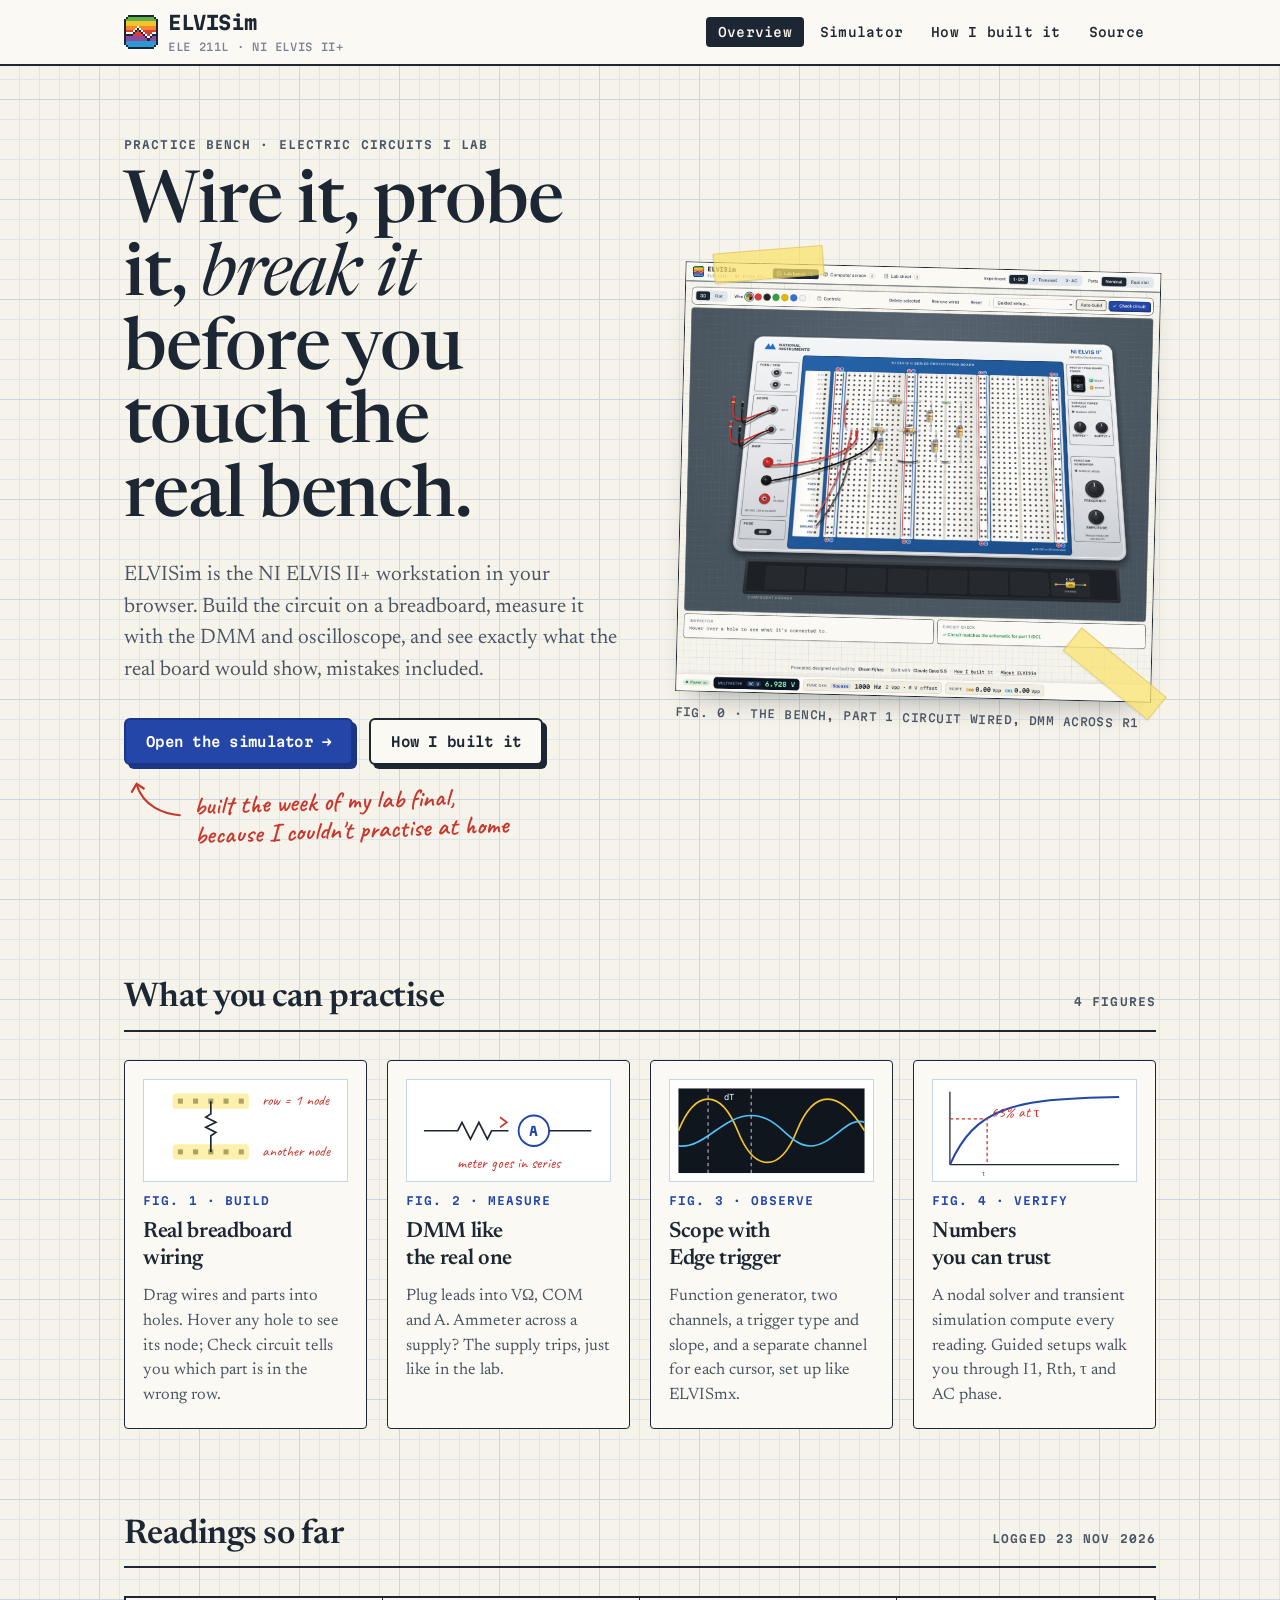
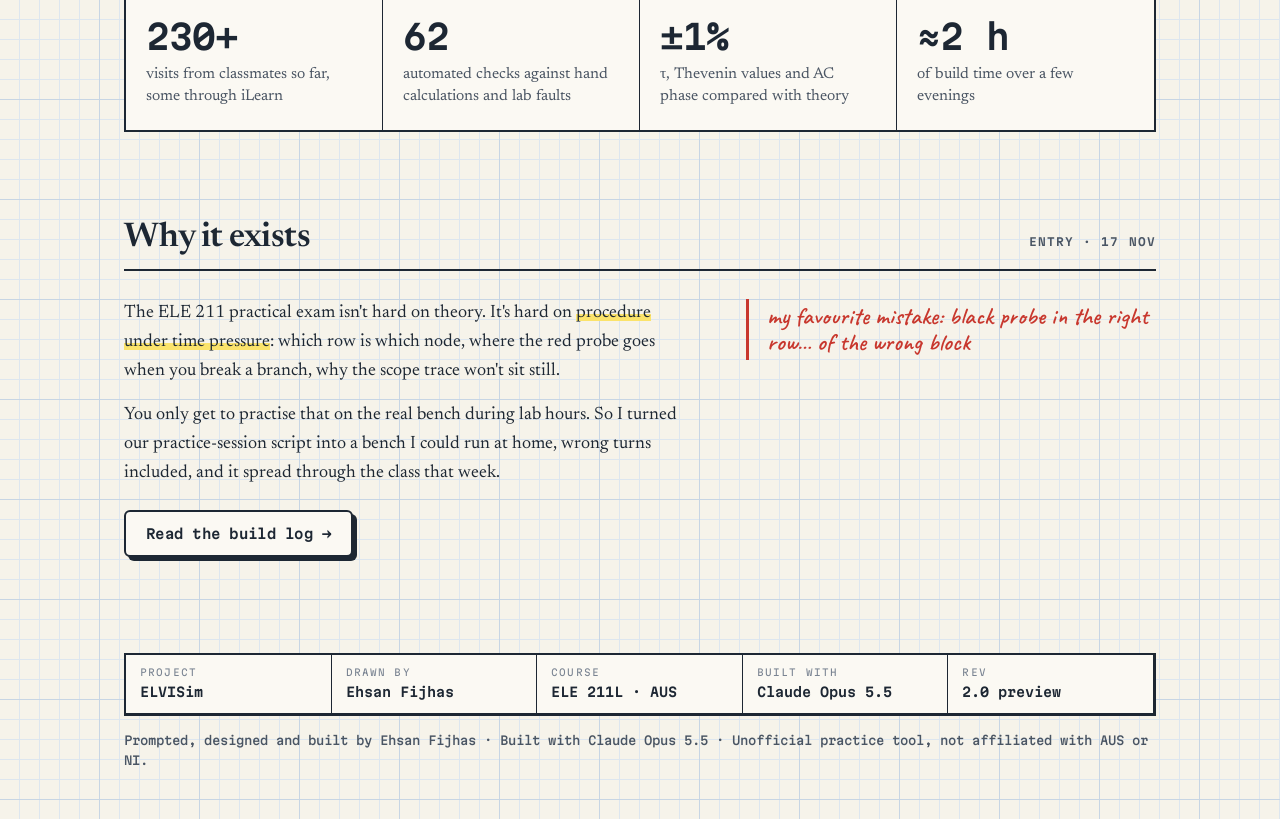
==== index.html @ 15999fb7 "ELVISim: NI ELVIS II+ lab bench simulator Schematic-oriented auto-build and guided setups, linked sc" ====
<!DOCTYPE html>
<html lang="en">
<head>
<meta charset="utf-8">
<meta name="viewport" content="width=device-width, initial-scale=1">
<title>ELVISim</title>
<link rel="icon" href="data:image/svg+xml,%3Csvg%20width%3D%2264%22%20height%3D%2264%22%20viewBox%3D%220%200%2016%2016%22%20shape-rendering%3D%22crispEdges%22%20xmlns%3D%22http%3A//www.w3.org/2000/svg%22%3E%3Crect%20x%3D%222%22%20y%3D%220%22%20width%3D%2212%22%20height%3D%221%22%20fill%3D%22%231d2733%22/%3E%3Crect%20x%3D%221%22%20y%3D%221%22%20width%3D%221%22%20height%3D%221%22%20fill%3D%22%231d2733%22/%3E%3Crect%20x%3D%222%22%20y%3D%221%22%20width%3D%2212%22%20height%3D%221%22%20fill%3D%22%235DB34A%22/%3E%3Crect%20x%3D%2214%22%20y%3D%221%22%20width%3D%221%22%20height%3D%221%22%20fill%3D%22%231d2733%22/%3E%3Crect%20x%3D%220%22%20y%3D%222%22%20width%3D%221%22%20height%3D%221%22%20fill%3D%22%231d2733%22/%3E%3Crect%20x%3D%221%22%20y%3D%222%22%20width%3D%2214%22%20height%3D%221%22%20fill%3D%22%235DB34A%22/%3E%3Crect%20x%3D%2215%22%20y%3D%222%22%20width%3D%221%22%20height%3D%221%22%20fill%3D%22%231d2733%22/%3E%3Crect%20x%3D%220%22%20y%3D%223%22%20width%3D%221%22%20height%3D%221%22%20fill%3D%22%231d2733%22/%3E%3Crect%20x%3D%221%22%20y%3D%223%22%20width%3D%2214%22%20height%3D%221%22%20fill%3D%22%23F6C12E%22/%3E%3Crect%20x%3D%2215%22%20y%3D%223%22%20width%3D%221%22%20height%3D%221%22%20fill%3D%22%231d2733%22/%3E%3Crect%20x%3D%220%22%20y%3D%224%22%20width%3D%221%22%20height%3D%221%22%20fill%3D%22%231d2733%22/%3E%3Crect%20x%3D%221%22%20y%3D%224%22%20width%3D%2214%22%20height%3D%221%22%20fill%3D%22%23F6C12E%22/%3E%3Crect%20x%3D%2215%22%20y%3D%224%22%20width%3D%221%22%20height%3D%221%22%20fill%3D%22%231d2733%22/%3E%3Crect%20x%3D%220%22%20y%3D%225%22%20width%3D%221%22%20height%3D%221%22%20fill%3D%22%231d2733%22/%3E%3Crect%20x%3D%221%22%20y%3D%225%22%20width%3D%225%22%20height%3D%221%22%20fill%3D%22%23F08A24%22/%3E%3Crect%20x%3D%226%22%20y%3D%225%22%20width%3D%221%22%20height%3D%221%22%20fill%3D%22%23ffffff%22/%3E%3Crect%20x%3D%227%22%20y%3D%225%22%20width%3D%228%22%20height%3D%221%22%20fill%3D%22%23F08A24%22/%3E%3Crect%20x%3D%2215%22%20y%3D%225%22%20width%3D%221%22%20height%3D%221%22%20fill%3D%22%231d2733%22/%3E%3Crect%20x%3D%220%22%20y%3D%226%22%20width%3D%221%22%20height%3D%221%22%20fill%3D%22%231d2733%22/%3E%3Crect%20x%3D%221%22%20y%3D%226%22%20width%3D%224%22%20height%3D%221%22%20fill%3D%22%23F08A24%22/%3E%3Crect%20x%3D%225%22%20y%3D%226%22%20width%3D%221%22%20height%3D%221%22%20fill%3D%22%23ffffff%22/%3E%3Crect%20x%3D%226%22%20y%3D%226%22%20width%3D%221%22%20height%3D%221%22%20fill%3D%22%231d2733%22/%3E%3Crect%20x%3D%227%22%20y%3D%226%22%20width%3D%221%22%20height%3D%221%22%20fill%3D%22%23ffffff%22/%3E%3Crect%20x%3D%228%22%20y%3D%226%22%20width%3D%227%22%20height%3D%221%22%20fill%3D%22%23F08A24%22/%3E%3Crect%20x%3D%2215%22%20y%3D%226%22%20width%3D%221%22%20height%3D%221%22%20fill%3D%22%231d2733%22/%3E%3Crect%20x%3D%220%22%20y%3D%227%22%20width%3D%221%22%20height%3D%221%22%20fill%3D%22%231d2733%22/%3E%3Crect%20x%3D%221%22%20y%3D%227%22%20width%3D%223%22%20height%3D%221%22%20fill%3D%22%23DC3D3A%22/%3E%3Crect%20x%3D%224%22%20y%3D%227%22%20width%3D%221%22%20height%3D%221%22%20fill%3D%22%23ffffff%22/%3E%3Crect%20x%3D%225%22%20y%3D%227%22%20width%3D%221%22%20height%3D%221%22%20fill%3D%22%231d2733%22/%3E%3Crect%20x%3D%226%22%20y%3D%227%22%20width%3D%221%22%20height%3D%221%22%20fill%3D%22%23DC3D3A%22/%3E%3Crect%20x%3D%227%22%20y%3D%227%22%20width%3D%221%22%20height%3D%221%22%20fill%3D%22%231d2733%22/%3E%3Crect%20x%3D%228%22%20y%3D%227%22%20width%3D%221%22%20height%3D%221%22%20fill%3D%22%23ffffff%22/%3E%3Crect%20x%3D%229%22%20y%3D%227%22%20width%3D%226%22%20height%3D%221%22%20fill%3D%22%23DC3D3A%22/%3E%3Crect%20x%3D%2215%22%20y%3D%227%22%20width%3D%221%22%20height%3D%221%22%20fill%3D%22%231d2733%22/%3E%3Crect%20x%3D%220%22%20y%3D%228%22%20width%3D%221%22%20height%3D%221%22%20fill%3D%22%231d2733%22/%3E%3Crect%20x%3D%221%22%20y%3D%228%22%20width%3D%223%22%20height%3D%221%22%20fill%3D%22%23ffffff%22/%3E%3Crect%20x%3D%224%22%20y%3D%228%22%20width%3D%221%22%20height%3D%221%22%20fill%3D%22%231d2733%22/%3E%3Crect%20x%3D%225%22%20y%3D%228%22%20width%3D%223%22%20height%3D%221%22%20fill%3D%22%23DC3D3A%22/%3E%3Crect%20x%3D%228%22%20y%3D%228%22%20width%3D%221%22%20height%3D%221%22%20fill%3D%22%231d2733%22/%3E%3Crect%20x%3D%229%22%20y%3D%228%22%20width%3D%221%22%20height%3D%221%22%20fill%3D%22%23ffffff%22/%3E%3Crect%20x%3D%2210%22%20y%3D%228%22%20width%3D%223%22%20height%3D%221%22%20fill%3D%22%23DC3D3A%22/%3E%3Crect%20x%3D%2213%22%20y%3D%228%22%20width%3D%222%22%20height%3D%221%22%20fill%3D%22%23ffffff%22/%3E%3Crect%20x%3D%2215%22%20y%3D%228%22%20width%3D%221%22%20height%3D%221%22%20fill%3D%22%231d2733%22/%3E%3Crect%20x%3D%220%22%20y%3D%229%22%20width%3D%224%22%20height%3D%221%22%20fill%3D%22%231d2733%22/%3E%3Crect%20x%3D%224%22%20y%3D%229%22%20width%3D%225%22%20height%3D%221%22%20fill%3D%22%23DC3D3A%22/%3E%3Crect%20x%3D%229%22%20y%3D%229%22%20width%3D%221%22%20height%3D%221%22%20fill%3D%22%231d2733%22/%3E%3Crect%20x%3D%2210%22%20y%3D%229%22%20width%3D%221%22%20height%3D%221%22%20fill%3D%22%23ffffff%22/%3E%3Crect%20x%3D%2211%22%20y%3D%229%22%20width%3D%221%22%20height%3D%221%22%20fill%3D%22%23DC3D3A%22/%3E%3Crect%20x%3D%2212%22%20y%3D%229%22%20width%3D%221%22%20height%3D%221%22%20fill%3D%22%23ffffff%22/%3E%3Crect%20x%3D%2213%22%20y%3D%229%22%20width%3D%223%22%20height%3D%221%22%20fill%3D%22%231d2733%22/%3E%3Crect%20x%3D%220%22%20y%3D%2210%22%20width%3D%221%22%20height%3D%221%22%20fill%3D%22%231d2733%22/%3E%3Crect%20x%3D%221%22%20y%3D%2210%22%20width%3D%229%22%20height%3D%221%22%20fill%3D%22%238E4A9C%22/%3E%3Crect%20x%3D%2210%22%20y%3D%2210%22%20width%3D%221%22%20height%3D%221%22%20fill%3D%22%231d2733%22/%3E%3Crect%20x%3D%2211%22%20y%3D%2210%22%20width%3D%221%22%20height%3D%221%22%20fill%3D%22%23ffffff%22/%3E%3Crect%20x%3D%2212%22%20y%3D%2210%22%20width%3D%221%22%20height%3D%221%22%20fill%3D%22%231d2733%22/%3E%3Crect%20x%3D%2213%22%20y%3D%2210%22%20width%3D%222%22%20height%3D%221%22%20fill%3D%22%238E4A9C%22/%3E%3Crect%20x%3D%2215%22%20y%3D%2210%22%20width%3D%221%22%20height%3D%221%22%20fill%3D%22%231d2733%22/%3E%3Crect%20x%3D%220%22%20y%3D%2211%22%20width%3D%221%22%20height%3D%221%22%20fill%3D%22%231d2733%22/%3E%3Crect%20x%3D%221%22%20y%3D%2211%22%20width%3D%2210%22%20height%3D%221%22%20fill%3D%22%238E4A9C%22/%3E%3Crect%20x%3D%2211%22%20y%3D%2211%22%20width%3D%221%22%20height%3D%221%22%20fill%3D%22%231d2733%22/%3E%3Crect%20x%3D%2212%22%20y%3D%2211%22%20width%3D%223%22%20height%3D%221%22%20fill%3D%22%238E4A9C%22/%3E%3Crect%20x%3D%2215%22%20y%3D%2211%22%20width%3D%221%22%20height%3D%221%22%20fill%3D%22%231d2733%22/%3E%3Crect%20x%3D%220%22%20y%3D%2212%22%20width%3D%221%22%20height%3D%221%22%20fill%3D%22%231d2733%22/%3E%3Crect%20x%3D%221%22%20y%3D%2212%22%20width%3D%2214%22%20height%3D%221%22%20fill%3D%22%232A9AD6%22/%3E%3Crect%20x%3D%2215%22%20y%3D%2212%22%20width%3D%221%22%20height%3D%221%22%20fill%3D%22%231d2733%22/%3E%3Crect%20x%3D%220%22%20y%3D%2213%22%20width%3D%221%22%20height%3D%221%22%20fill%3D%22%231d2733%22/%3E%3Crect%20x%3D%221%22%20y%3D%2213%22%20width%3D%2214%22%20height%3D%221%22%20fill%3D%22%232A9AD6%22/%3E%3Crect%20x%3D%2215%22%20y%3D%2213%22%20width%3D%221%22%20height%3D%221%22%20fill%3D%22%231d2733%22/%3E%3Crect%20x%3D%221%22%20y%3D%2214%22%20width%3D%221%22%20height%3D%221%22%20fill%3D%22%231d2733%22/%3E%3Crect%20x%3D%222%22%20y%3D%2214%22%20width%3D%2212%22%20height%3D%221%22%20fill%3D%22%232A9AD6%22/%3E%3Crect%20x%3D%2214%22%20y%3D%2214%22%20width%3D%221%22%20height%3D%221%22%20fill%3D%22%231d2733%22/%3E%3Crect%20x%3D%222%22%20y%3D%2215%22%20width%3D%2212%22%20height%3D%221%22%20fill%3D%22%231d2733%22/%3E%3C/svg%3E">
<link rel="preconnect" href="https://fonts.googleapis.com">
<link href="https://fonts.googleapis.com/css2?family=Caveat:wght@600;700&family=Martian+Mono:wght@400;500;600;700&family=Newsreader:ital,opsz,wght@0,6..72,400;0,6..72,500;0,6..72,600;1,6..72,400&display=swap" rel="stylesheet">
<link rel="stylesheet" href="assets/notebook.css">
<style>
/* Landing: hero thesis on the left with a red-pen margin note; the bench screenshot taped to the page on the right. */
.hero{display:grid;grid-template-columns:minmax(0,1.05fr) minmax(0,1fr);gap:56px;align-items:center;padding:72px 0 40px}
@media (max-width:900px){.hero{grid-template-columns:1fr;gap:40px;padding-top:48px}}
.hero .label{margin-bottom:18px;display:block}
.hero .lede{margin:24px 0 32px}
.actions{display:flex;gap:16px;flex-wrap:wrap}
.note{position:relative;margin:30px 0 0 6px;display:flex;align-items:flex-start;gap:10px;transform:rotate(-2deg);transform-origin:left}
.note svg{flex:none;margin-top:-18px}
.taped{position:relative;transform:rotate(1.4deg)}
.taped img{display:block;width:100%;height:auto;border:1.5px solid var(--rule);background:#fff;box-shadow:0 18px 30px -18px rgba(29,39,51,.45);outline:1px solid oklch(0 0 0 / .1);outline-offset:-1px}
.tape{position:absolute;width:110px;height:30px;background:rgba(251,227,107,.72);border:1px solid rgba(160,130,20,.25);box-shadow:0 1px 2px rgba(0,0,0,.08)}
.tape.a{top:-14px;left:28px;transform:rotate(-6deg)}
.tape.b{bottom:40px;right:-18px;transform:rotate(38deg)}
.caption{font:500 11px var(--mono);color:var(--ink-2);margin-top:14px;letter-spacing:.04em}
/* figures */
.section{padding-top:88px}
.section header{display:flex;align-items:baseline;justify-content:space-between;gap:16px;flex-wrap:wrap;border-bottom:2px solid var(--rule);padding-bottom:12px;margin-bottom:28px}
.figs{display:grid;grid-template-columns:repeat(auto-fit,minmax(230px,1fr));gap:20px}
.fig{padding:18px 18px 20px;display:grid;gap:12px;align-content:start}
.fig svg{width:100%;height:auto;display:block;background:#fff;border:1px solid var(--grid-major)}
.fig .label{color:var(--pen)}
.fig p{font-size:16.5px;line-height:1.5;color:var(--ink-2)}
/* readings strip */
.readings{display:grid;grid-template-columns:repeat(auto-fit,minmax(200px,1fr));border:2px solid var(--rule);background:var(--paper-2)}
.readings div{padding:22px 20px;border-right:1px solid var(--rule)}
.readings div:last-child{border-right:0}
.readings b{display:block;font:600 34px/1 var(--mono);letter-spacing:-.03em;font-variant-numeric:tabular-nums}
.readings span{display:block;margin-top:10px;font-size:15.5px;color:var(--ink-2);line-height:1.4}
/* story */
.story{display:grid;grid-template-columns:minmax(0,1.4fr) minmax(0,1fr);gap:48px;align-items:start}
@media (max-width:820px){.story{grid-template-columns:1fr}}
.story p+p{margin-top:16px}
.margin-note{border-left:3px solid var(--redpen);padding:4px 0 4px 18px}
.pxlogo{image-rendering:pixelated}
</style>
</head>
<body>
<header class="top"><div class="wrap">
  <a class="mark" href="index.html" aria-label="ELVISim home">
    <svg width="34" height="34" viewBox="0 0 16 16" shape-rendering="crispEdges" aria-hidden="true" class="pxlogo"><rect x="2" y="0" width="12" height="1" fill="#1d2733"/><rect x="1" y="1" width="1" height="1" fill="#1d2733"/><rect x="2" y="1" width="12" height="1" fill="#5DB34A"/><rect x="14" y="1" width="1" height="1" fill="#1d2733"/><rect x="0" y="2" width="1" height="1" fill="#1d2733"/><rect x="1" y="2" width="14" height="1" fill="#5DB34A"/><rect x="15" y="2" width="1" height="1" fill="#1d2733"/><rect x="0" y="3" width="1" height="1" fill="#1d2733"/><rect x="1" y="3" width="14" height="1" fill="#F6C12E"/><rect x="15" y="3" width="1" height="1" fill="#1d2733"/><rect x="0" y="4" width="1" height="1" fill="#1d2733"/><rect x="1" y="4" width="14" height="1" fill="#F6C12E"/><rect x="15" y="4" width="1" height="1" fill="#1d2733"/><rect x="0" y="5" width="1" height="1" fill="#1d2733"/><rect x="1" y="5" width="5" height="1" fill="#F08A24"/><rect x="6" y="5" width="1" height="1" fill="#ffffff"/><rect x="7" y="5" width="8" height="1" fill="#F08A24"/><rect x="15" y="5" width="1" height="1" fill="#1d2733"/><rect x="0" y="6" width="1" height="1" fill="#1d2733"/><rect x="1" y="6" width="4" height="1" fill="#F08A24"/><rect x="5" y="6" width="1" height="1" fill="#ffffff"/><rect x="6" y="6" width="1" height="1" fill="#1d2733"/><rect x="7" y="6" width="1" height="1" fill="#ffffff"/><rect x="8" y="6" width="7" height="1" fill="#F08A24"/><rect x="15" y="6" width="1" height="1" fill="#1d2733"/><rect x="0" y="7" width="1" height="1" fill="#1d2733"/><rect x="1" y="7" width="3" height="1" fill="#DC3D3A"/><rect x="4" y="7" width="1" height="1" fill="#ffffff"/><rect x="5" y="7" width="1" height="1" fill="#1d2733"/><rect x="6" y="7" width="1" height="1" fill="#DC3D3A"/><rect x="7" y="7" width="1" height="1" fill="#1d2733"/><rect x="8" y="7" width="1" height="1" fill="#ffffff"/><rect x="9" y="7" width="6" height="1" fill="#DC3D3A"/><rect x="15" y="7" width="1" height="1" fill="#1d2733"/><rect x="0" y="8" width="1" height="1" fill="#1d2733"/><rect x="1" y="8" width="3" height="1" fill="#ffffff"/><rect x="4" y="8" width="1" height="1" fill="#1d2733"/><rect x="5" y="8" width="3" height="1" fill="#DC3D3A"/><rect x="8" y="8" width="1" height="1" fill="#1d2733"/><rect x="9" y="8" width="1" height="1" fill="#ffffff"/><rect x="10" y="8" width="3" height="1" fill="#DC3D3A"/><rect x="13" y="8" width="2" height="1" fill="#ffffff"/><rect x="15" y="8" width="1" height="1" fill="#1d2733"/><rect x="0" y="9" width="4" height="1" fill="#1d2733"/><rect x="4" y="9" width="5" height="1" fill="#DC3D3A"/><rect x="9" y="9" width="1" height="1" fill="#1d2733"/><rect x="10" y="9" width="1" height="1" fill="#ffffff"/><rect x="11" y="9" width="1" height="1" fill="#DC3D3A"/><rect x="12" y="9" width="1" height="1" fill="#ffffff"/><rect x="13" y="9" width="3" height="1" fill="#1d2733"/><rect x="0" y="10" width="1" height="1" fill="#1d2733"/><rect x="1" y="10" width="9" height="1" fill="#8E4A9C"/><rect x="10" y="10" width="1" height="1" fill="#1d2733"/><rect x="11" y="10" width="1" height="1" fill="#ffffff"/><rect x="12" y="10" width="1" height="1" fill="#1d2733"/><rect x="13" y="10" width="2" height="1" fill="#8E4A9C"/><rect x="15" y="10" width="1" height="1" fill="#1d2733"/><rect x="0" y="11" width="1" height="1" fill="#1d2733"/><rect x="1" y="11" width="10" height="1" fill="#8E4A9C"/><rect x="11" y="11" width="1" height="1" fill="#1d2733"/><rect x="12" y="11" width="3" height="1" fill="#8E4A9C"/><rect x="15" y="11" width="1" height="1" fill="#1d2733"/><rect x="0" y="12" width="1" height="1" fill="#1d2733"/><rect x="1" y="12" width="14" height="1" fill="#2A9AD6"/><rect x="15" y="12" width="1" height="1" fill="#1d2733"/><rect x="0" y="13" width="1" height="1" fill="#1d2733"/><rect x="1" y="13" width="14" height="1" fill="#2A9AD6"/><rect x="15" y="13" width="1" height="1" fill="#1d2733"/><rect x="1" y="14" width="1" height="1" fill="#1d2733"/><rect x="2" y="14" width="12" height="1" fill="#2A9AD6"/><rect x="14" y="14" width="1" height="1" fill="#1d2733"/><rect x="2" y="15" width="12" height="1" fill="#1d2733"/></svg>
    <span><b>ELVISim</b><small>ELE 211L · NI ELVIS II+</small></span>
  </a>
  <nav aria-label="Main"><a href="index.html" aria-current="page">Overview</a><a href="sim/index.html">Simulator</a><a href="build-log/index.html">How I built it</a><a href="https://github.com/3HSANN/elvisim">Source</a></nav>
</div></header>

<main class="wrap">
  <section class="hero">
    <div>
      <span class="label">Practice bench · Electric Circuits I lab</span>
      <h1>Wire it, probe it, <em>break it</em> before you touch the real bench.</h1>
      <p class="lede">ELVISim is the NI ELVIS II+ workstation in your browser. Build the circuit on a breadboard, measure it with the DMM and oscilloscope, and see exactly what the real board would show, mistakes included.</p>
      <div class="actions">
        <a class="btn primary" href="sim/index.html">Open the simulator →</a>
        <a class="btn" href="build-log/index.html">How I built it</a>
      </div>
      <div class="note">
        <svg width="54" height="46" viewBox="0 0 54 46" fill="none" stroke="#c8372d" stroke-width="2.2" stroke-linecap="round" aria-hidden="true"><path d="M50 40C34 38 14 30 8 8"/><path d="M3 15l5-8 7 5"/></svg>
        <span class="hand">built the week of my lab final,<br>because I couldn't practise at home</span>
      </div>
    </div>
    <figure class="taped" style="margin:0">
      <span class="tape a" aria-hidden="true"></span><span class="tape b" aria-hidden="true"></span>
      <img src="assets/preview.jpg" alt="ELVISim bench: a breadboard with resistors wired between rows, DMM probes on two nodes, and the board's side panels" width="1200" height="1083">
      <figcaption class="caption">FIG. 0 · THE BENCH, PART 1 CIRCUIT WIRED, DMM ACROSS R1</figcaption>
    </figure>
  </section>

  <section class="section" aria-labelledby="h-what">
    <header><h2 id="h-what">What you can practise</h2><span class="label">4 figures</span></header>
    <div class="figs">
      <article class="fig sheet">
        <svg viewBox="0 0 240 120" role="img" aria-label="Breadboard rows with a resistor spanning two rows"><g fill="#4a5563">
          <rect x="40" y="22" width="6" height="6"/><rect x="58" y="22" width="6" height="6"/><rect x="76" y="22" width="6" height="6"/><rect x="94" y="22" width="6" height="6"/><rect x="112" y="22" width="6" height="6"/>
          <rect x="40" y="82" width="6" height="6"/><rect x="58" y="82" width="6" height="6"/><rect x="76" y="82" width="6" height="6"/><rect x="94" y="82" width="6" height="6"/><rect x="112" y="82" width="6" height="6"/></g>
          <rect x="34" y="16" width="90" height="18" rx="4" fill="#fbe36b" opacity=".55"/><rect x="34" y="76" width="90" height="18" rx="4" fill="#fbe36b" opacity=".55"/>
          <path d="M79 25V40l-6 4 12 6-12 6 12 6-6 4v19" fill="none" stroke="#1d2733" stroke-width="2"/>
          <text x="140" y="30" font-family="Caveat" font-size="18" fill="#c8372d">row = 1 node</text><text x="140" y="90" font-family="Caveat" font-size="18" fill="#c8372d">another node</text></svg>
        <span class="label">Fig. 1 · Build</span>
        <h3>Real breadboard wiring</h3>
        <p>Drag wires and parts into holes. Hover any hole to see its node; Check circuit tells you which part is in the wrong row.</p>
      </article>
      <article class="fig sheet">
        <svg viewBox="0 0 240 120" role="img" aria-label="Ammeter inserted in series with a resistor"><path d="M20 60h40l5-10 10 20 10-20 10 20 5-10h20" fill="none" stroke="#1d2733" stroke-width="2"/><circle cx="150" cy="60" r="18" fill="#fff" stroke="#2346a8" stroke-width="2.2"/><text x="150" y="66" text-anchor="middle" font-family="Martian Mono" font-size="15" font-weight="700" fill="#2346a8">A</text><path d="M168 60h50" stroke="#1d2733" stroke-width="2"/><path d="M110 44l8 6-8 6" fill="none" stroke="#c8372d" stroke-width="2"/><text x="120" y="104" text-anchor="middle" font-family="Caveat" font-size="19" fill="#c8372d">meter goes in series</text></svg>
        <span class="label">Fig. 2 · Measure</span>
        <h3>DMM like the real one</h3>
        <p>Plug leads into VΩ, COM and A. Ammeter across a supply? The supply trips, just like in the lab.</p>
      </article>
      <article class="fig sheet">
        <svg viewBox="0 0 240 120" role="img" aria-label="Two sine waves with cursors measuring a time shift"><rect x="10" y="10" width="220" height="100" fill="#10161d"/><path d="M10 60C30 10 60 10 80 60S130 110 150 60 200 10 230 60" fill="none" stroke="#f2c230" stroke-width="2"/><path d="M10 78C40 82 62 42 96 42S140 78 166 78 210 42 230 50" fill="none" stroke="#4fc3f7" stroke-width="2"/><path d="M45 10v100M96 10v100" stroke="#e6eaef" stroke-dasharray="4 4"/><text x="70" y="24" text-anchor="middle" font-family="Martian Mono" font-size="9" fill="#e6eaef">dT</text></svg>
        <span class="label">Fig. 3 · Observe</span>
        <h3>Scope with Edge trigger</h3>
        <p>Function generator, two channels, a trigger type and slope, and a separate channel for each cursor, set up like ELVISmx.</p>
      </article>
      <article class="fig sheet">
        <svg viewBox="0 0 240 120" role="img" aria-label="Capacitor charging curve with the time constant marked"><path d="M20 100h200M20 100V14" stroke="#1d2733" stroke-width="1.5"/><path d="M20 100C50 34 90 22 220 20" fill="none" stroke="#2346a8" stroke-width="2.4"/><path d="M20 46h44v54" fill="none" stroke="#c8372d" stroke-dasharray="4 3" stroke-width="1.5"/><text x="68" y="44" font-family="Caveat" font-size="18" fill="#c8372d">63% at τ</text><text x="58" y="114" font-family="Martian Mono" font-size="9" fill="#4a5563">τ</text></svg>
        <span class="label">Fig. 4 · Verify</span>
        <h3>Numbers you can trust</h3>
        <p>A nodal solver and transient simulation compute every reading. Guided setups walk you through I1, Rth, τ and AC phase.</p>
      </article>
    </div>
  </section>

  <section class="section" aria-labelledby="h-read">
    <header><h2 id="h-read">Readings so far</h2><span class="label">Logged 23 Nov 2026</span></header>
    <div class="readings">
      <div><b>230+</b><span>visits from classmates so far, some through iLearn</span></div>
      <div><b>62</b><span>automated checks against hand calculations and lab faults</span></div>
      <div><b>±1%</b><span>τ, Thevenin values and AC phase compared with theory</span></div>
      <div><b>≈2 h</b><span>of build time over a few evenings</span></div>
    </div>
  </section>

  <section class="section" aria-labelledby="h-why">
    <header><h2 id="h-why">Why it exists</h2><span class="label">Entry · 17 Nov</span></header>
    <div class="story">
      <div>
        <p>The ELE 211 practical exam isn't hard on theory. It's hard on <span class="hl">procedure under time pressure</span>: which row is which node, where the red probe goes when you break a branch, why the scope trace won't sit still.</p>
        <p>You only get to practise that on the real bench during lab hours. So I turned our practice-session script into a bench I could run at home, wrong turns included, and it spread through the class that week.</p>
        <p style="margin-top:22px"><a class="btn" href="build-log/index.html">Read the build log →</a></p>
      </div>
      <aside class="margin-note">
        <p class="hand" style="font-size:24px">my favourite mistake: black probe in the right row… of the wrong block</p>
      </aside>
    </div>
  </section>

  <footer class="page">
    <div class="titleblock" role="group" aria-label="Project details">
      <div><span>Project</span><b>ELVISim</b></div>
      <div><span>Drawn by</span><b>Ehsan Fijhas</b></div>
      <div><span>Course</span><b>ELE 211L · AUS</b></div>
      <div><span>Built with</span><b>Claude Opus 5.5</b></div>
      <div><span>Rev</span><b>2.0 preview</b></div>
    </div>
    <p class="credits">Prompted, designed and built by Ehsan Fijhas · Built with Claude Opus 5.5 · Unofficial practice tool, not affiliated with AUS or NI.</p>
  </footer>
</main>
<script data-goatcounter="https://3hsannn.goatcounter.com/count" async src="//gc.zgo.at/count.js"></script>
<script>setTimeout(function(){if(window.goatcounter&&window.goatcounter.count)return;var q=new URLSearchParams({p:location.pathname,t:document.title,r:document.referrer||""});new Image().src="https://3hsannn.goatcounter.com/count?"+q;},3000);</script>
</body>
</html>
---- assets/notebook.css ----
/* ELVISim lab-notebook system. Paper + graph grid, ink text, pen-blue actions, red-pen annotations (the one loud element).
   Type: Newsreader (prose, headlines) · Martian Mono (title blocks, figure labels, numbers) · Caveat (handwritten margin notes). */
:root{
  --paper:#f6f3ea; --paper-2:#fbf9f3; --grid:#dde6ef; --grid-major:#c7d5e4;
  --ink:#1d2733; --ink-2:#4a5563; --ink-3:#7a8492;
  --pen:#2346a8; --pen-dark:#1a3684; --redpen:#c8372d; --hl:#fbe36b;
  --rule:#1d2733;
  --serif:"Newsreader",Georgia,"Times New Roman",serif;
  --mono:"Martian Mono",ui-monospace,"SFMono-Regular",monospace;
  --hand:"Caveat","Comic Sans MS",cursive;
  color-scheme:light;
}
*{box-sizing:border-box}
html{background:var(--paper)}
body{margin:0;color:var(--ink);font:400 18px/1.6 var(--serif);-webkit-font-smoothing:antialiased;
  background-color:var(--paper);
  background-image:linear-gradient(var(--grid-major) 1px,transparent 1px),linear-gradient(90deg,var(--grid-major) 1px,transparent 1px),
    linear-gradient(var(--grid) 1px,transparent 1px),linear-gradient(90deg,var(--grid) 1px,transparent 1px);
  background-size:100px 100px,100px 100px,20px 20px,20px 20px;background-position:-1px -1px}
a{color:var(--pen)}
:focus-visible{outline:2px solid var(--pen);outline-offset:3px}
.wrap{max-width:1080px;margin:0 auto;padding:0 24px}
/* top bar: a ruled strip, like the header of a notebook page */
.top{border-bottom:2px solid var(--rule);background:var(--paper-2)}
.top .wrap{display:flex;align-items:center;gap:20px;min-height:64px;flex-wrap:wrap}
.mark{display:flex;align-items:center;gap:10px;text-decoration:none;color:var(--ink)}
.mark b{font:700 19px var(--mono);letter-spacing:-.02em}
.mark small{display:block;font:500 10.5px var(--mono);color:var(--ink-3);letter-spacing:.06em;text-transform:uppercase}
.top nav{margin-left:auto;display:flex;gap:4px;flex-wrap:wrap}
.top nav a{font:500 12.5px var(--mono);color:var(--ink);text-decoration:none;padding:7px 12px;border-radius:4px;letter-spacing:.02em}
.top nav a[aria-current="page"]{background:var(--ink);color:var(--paper)}
@media (hover:hover){.top nav a:not([aria-current]):hover{background:var(--grid)}}
/* type */
.label{font:600 11px var(--mono);letter-spacing:.1em;text-transform:uppercase;color:var(--ink-2)}
h1,h2,h3{font-family:var(--serif);font-weight:600;letter-spacing:-.015em;text-wrap:balance;margin:0}
h1{font-size:clamp(40px,6.2vw,72px);line-height:1.02;font-weight:500}
h1 em{font-style:italic;font-weight:400}
h2{font-size:34px;line-height:1.1}
h3{font-size:22px;line-height:1.2}
p{margin:0;max-width:62ch}
.lede{font-size:21px;line-height:1.5;color:var(--ink-2)}
.hand{font:600 26px/1.1 var(--hand);color:var(--redpen)}
.hl{background:linear-gradient(transparent 55%,var(--hl) 55%,var(--hl) 92%,transparent 92%)}
/* buttons: ink stamps */
.btn{display:inline-flex;align-items:center;gap:10px;font:600 13.5px var(--mono);letter-spacing:.02em;text-decoration:none;padding:13px 20px;border:2px solid var(--ink);border-radius:6px;background:var(--paper-2);color:var(--ink);box-shadow:4px 4px 0 var(--ink);
  transition-property:translate,box-shadow,background-color;transition-duration:150ms;transition-timing-function:ease-out}
.btn.primary{background:var(--pen);border-color:var(--pen-dark);color:#fff;box-shadow:4px 4px 0 var(--pen-dark)}
@media (hover:hover){.btn:hover{translate:-1px -1px;box-shadow:5px 5px 0 var(--ink)}.btn.primary:hover{box-shadow:5px 5px 0 var(--pen-dark)}}
.btn:active{translate:3px 3px;box-shadow:1px 1px 0 var(--ink)}
.btn.primary:active{box-shadow:1px 1px 0 var(--pen-dark)}
@media (prefers-reduced-motion:reduce){.btn,.btn:hover,.btn:active{translate:none;transition:none}}
/* cards = pages pinned on the grid */
.sheet{background:var(--paper-2);border:1.5px solid var(--rule);border-radius:4px}
/* engineering title block */
.titleblock{display:grid;grid-template-columns:repeat(auto-fit,minmax(150px,1fr));border:2px solid var(--rule);background:var(--paper-2);font-family:var(--mono)}
.titleblock div{padding:10px 14px;border-right:1px solid var(--rule);border-bottom:1px solid var(--rule)}
.titleblock span{display:block;font-size:9.5px;letter-spacing:.12em;text-transform:uppercase;color:var(--ink-3)}
.titleblock b{display:block;font-size:13px;font-weight:600;margin-top:2px}
footer.page{margin-top:96px;padding-bottom:48px}
footer.page .credits{margin-top:14px;font:500 12px/1.7 var(--mono);color:var(--ink-2);max-width:none}
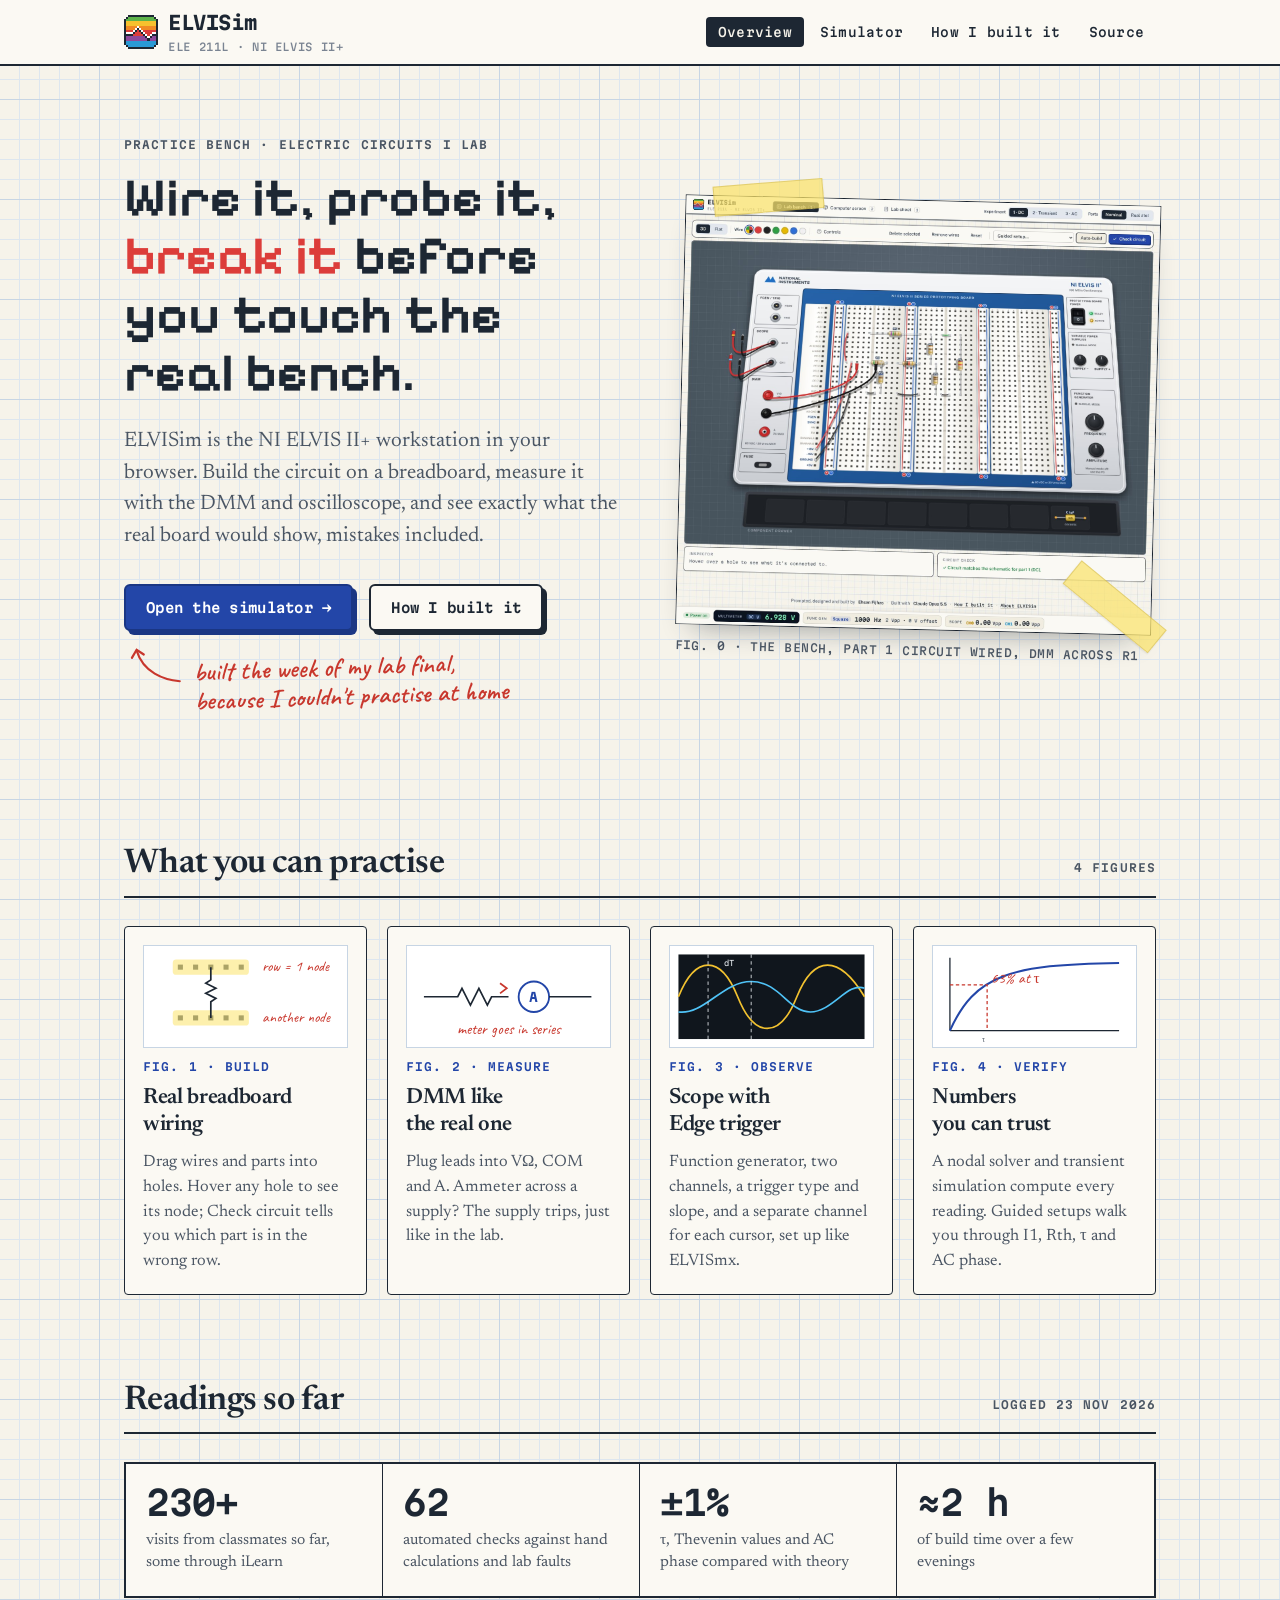
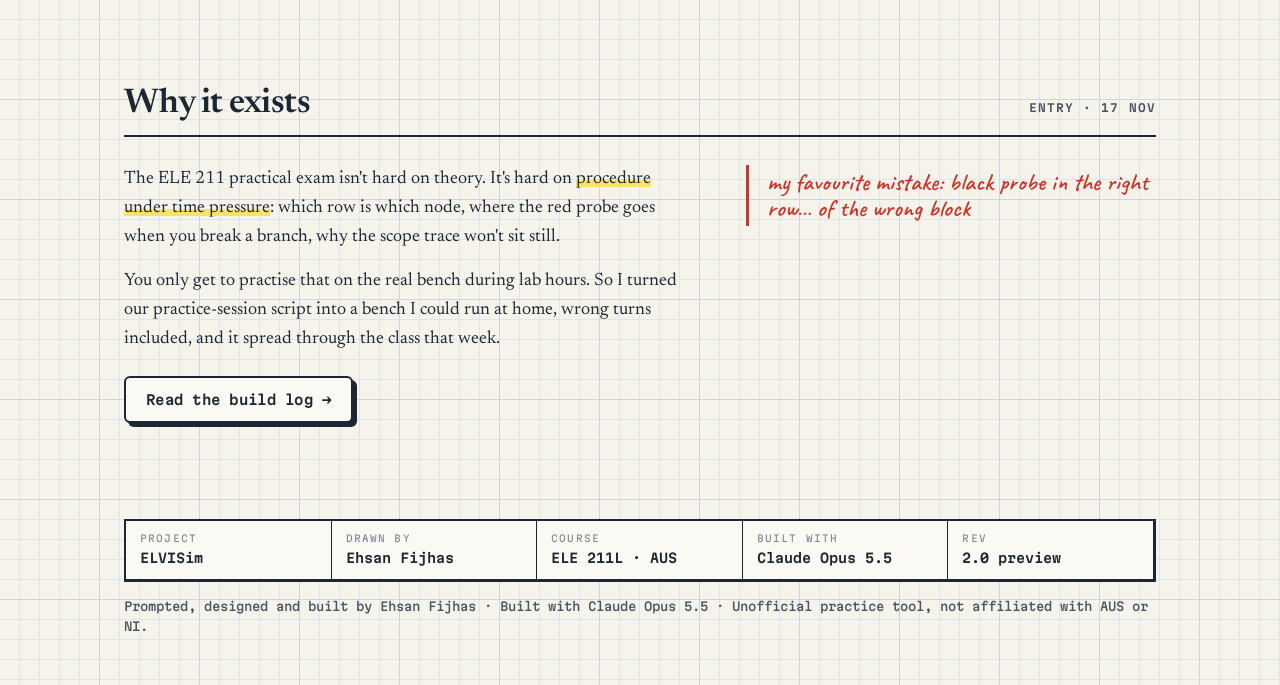
==== commit e8351cb5: "Landing: pixel-font headline to match the pixel logo Pixelify Sans for the hero headline; 'break it'" ====
--- a/index.html
+++ b/index.html
@@ -3,10 +3,21 @@
 <head>
 <meta charset="utf-8">
 <meta name="viewport" content="width=device-width, initial-scale=1">
+<meta name="description" content="A 3D NI ELVIS II+ lab bench in your browser. Wire a breadboard, probe it with the DMM and oscilloscope, and run DC, RC-transient and AC experiments on a real circuit solver.">
+<meta property="og:type" content="website">
+<meta property="og:site_name" content="ELVISim">
+<meta property="og:title" content="ELVISim · NI ELVIS II+ lab bench in your browser">
+<meta property="og:description" content="A 3D NI ELVIS II+ lab bench in your browser. Wire a breadboard, probe it with the DMM and oscilloscope, and run DC, RC-transient and AC experiments on a real circuit solver.">
+<meta property="og:url" content="https://3hsann.github.io/elvisim/">
+<meta property="og:image" content="https://3hsann.github.io/elvisim/assets/social.jpg">
+<meta property="og:image:width" content="1200">
+<meta property="og:image:height" content="628">
+<meta property="og:image:alt" content="ELVISim: a wired breadboard on a 3D NI ELVIS II+ bench">
+<meta name="twitter:card" content="summary_large_image">
 <title>ELVISim</title>
 <link rel="icon" href="data:image/svg+xml,%3Csvg%20width%3D%2264%22%20height%3D%2264%22%20viewBox%3D%220%200%2016%2016%22%20shape-rendering%3D%22crispEdges%22%20xmlns%3D%22http%3A//www.w3.org/2000/svg%22%3E%3Crect%20x%3D%222%22%20y%3D%220%22%20width%3D%2212%22%20height%3D%221%22%20fill%3D%22%231d2733%22/%3E%3Crect%20x%3D%221%22%20y%3D%221%22%20width%3D%221%22%20height%3D%221%22%20fill%3D%22%231d2733%22/%3E%3Crect%20x%3D%222%22%20y%3D%221%22%20width%3D%2212%22%20height%3D%221%22%20fill%3D%22%235DB34A%22/%3E%3Crect%20x%3D%2214%22%20y%3D%221%22%20width%3D%221%22%20height%3D%221%22%20fill%3D%22%231d2733%22/%3E%3Crect%20x%3D%220%22%20y%3D%222%22%20width%3D%221%22%20height%3D%221%22%20fill%3D%22%231d2733%22/%3E%3Crect%20x%3D%221%22%20y%3D%222%22%20width%3D%2214%22%20height%3D%221%22%20fill%3D%22%235DB34A%22/%3E%3Crect%20x%3D%2215%22%20y%3D%222%22%20width%3D%221%22%20height%3D%221%22%20fill%3D%22%231d2733%22/%3E%3Crect%20x%3D%220%22%20y%3D%223%22%20width%3D%221%22%20height%3D%221%22%20fill%3D%22%231d2733%22/%3E%3Crect%20x%3D%221%22%20y%3D%223%22%20width%3D%2214%22%20height%3D%221%22%20fill%3D%22%23F6C12E%22/%3E%3Crect%20x%3D%2215%22%20y%3D%223%22%20width%3D%221%22%20height%3D%221%22%20fill%3D%22%231d2733%22/%3E%3Crect%20x%3D%220%22%20y%3D%224%22%20width%3D%221%22%20height%3D%221%22%20fill%3D%22%231d2733%22/%3E%3Crect%20x%3D%221%22%20y%3D%224%22%20width%3D%2214%22%20height%3D%221%22%20fill%3D%22%23F6C12E%22/%3E%3Crect%20x%3D%2215%22%20y%3D%224%22%20width%3D%221%22%20height%3D%221%22%20fill%3D%22%231d2733%22/%3E%3Crect%20x%3D%220%22%20y%3D%225%22%20width%3D%221%22%20height%3D%221%22%20fill%3D%22%231d2733%22/%3E%3Crect%20x%3D%221%22%20y%3D%225%22%20width%3D%225%22%20height%3D%221%22%20fill%3D%22%23F08A24%22/%3E%3Crect%20x%3D%226%22%20y%3D%225%22%20width%3D%221%22%20height%3D%221%22%20fill%3D%22%23ffffff%22/%3E%3Crect%20x%3D%227%22%20y%3D%225%22%20width%3D%228%22%20height%3D%221%22%20fill%3D%22%23F08A24%22/%3E%3Crect%20x%3D%2215%22%20y%3D%225%22%20width%3D%221%22%20height%3D%221%22%20fill%3D%22%231d2733%22/%3E%3Crect%20x%3D%220%22%20y%3D%226%22%20width%3D%221%22%20height%3D%221%22%20fill%3D%22%231d2733%22/%3E%3Crect%20x%3D%221%22%20y%3D%226%22%20width%3D%224%22%20height%3D%221%22%20fill%3D%22%23F08A24%22/%3E%3Crect%20x%3D%225%22%20y%3D%226%22%20width%3D%221%22%20height%3D%221%22%20fill%3D%22%23ffffff%22/%3E%3Crect%20x%3D%226%22%20y%3D%226%22%20width%3D%221%22%20height%3D%221%22%20fill%3D%22%231d2733%22/%3E%3Crect%20x%3D%227%22%20y%3D%226%22%20width%3D%221%22%20height%3D%221%22%20fill%3D%22%23ffffff%22/%3E%3Crect%20x%3D%228%22%20y%3D%226%22%20width%3D%227%22%20height%3D%221%22%20fill%3D%22%23F08A24%22/%3E%3Crect%20x%3D%2215%22%20y%3D%226%22%20width%3D%221%22%20height%3D%221%22%20fill%3D%22%231d2733%22/%3E%3Crect%20x%3D%220%22%20y%3D%227%22%20width%3D%221%22%20height%3D%221%22%20fill%3D%22%231d2733%22/%3E%3Crect%20x%3D%221%22%20y%3D%227%22%20width%3D%223%22%20height%3D%221%22%20fill%3D%22%23DC3D3A%22/%3E%3Crect%20x%3D%224%22%20y%3D%227%22%20width%3D%221%22%20height%3D%221%22%20fill%3D%22%23ffffff%22/%3E%3Crect%20x%3D%225%22%20y%3D%227%22%20width%3D%221%22%20height%3D%221%22%20fill%3D%22%231d2733%22/%3E%3Crect%20x%3D%226%22%20y%3D%227%22%20width%3D%221%22%20height%3D%221%22%20fill%3D%22%23DC3D3A%22/%3E%3Crect%20x%3D%227%22%20y%3D%227%22%20width%3D%221%22%20height%3D%221%22%20fill%3D%22%231d2733%22/%3E%3Crect%20x%3D%228%22%20y%3D%227%22%20width%3D%221%22%20height%3D%221%22%20fill%3D%22%23ffffff%22/%3E%3Crect%20x%3D%229%22%20y%3D%227%22%20width%3D%226%22%20height%3D%221%22%20fill%3D%22%23DC3D3A%22/%3E%3Crect%20x%3D%2215%22%20y%3D%227%22%20width%3D%221%22%20height%3D%221%22%20fill%3D%22%231d2733%22/%3E%3Crect%20x%3D%220%22%20y%3D%228%22%20width%3D%221%22%20height%3D%221%22%20fill%3D%22%231d2733%22/%3E%3Crect%20x%3D%221%22%20y%3D%228%22%20width%3D%223%22%20height%3D%221%22%20fill%3D%22%23ffffff%22/%3E%3Crect%20x%3D%224%22%20y%3D%228%22%20width%3D%221%22%20height%3D%221%22%20fill%3D%22%231d2733%22/%3E%3Crect%20x%3D%225%22%20y%3D%228%22%20width%3D%223%22%20height%3D%221%22%20fill%3D%22%23DC3D3A%22/%3E%3Crect%20x%3D%228%22%20y%3D%228%22%20width%3D%221%22%20height%3D%221%22%20fill%3D%22%231d2733%22/%3E%3Crect%20x%3D%229%22%20y%3D%228%22%20width%3D%221%22%20height%3D%221%22%20fill%3D%22%23ffffff%22/%3E%3Crect%20x%3D%2210%22%20y%3D%228%22%20width%3D%223%22%20height%3D%221%22%20fill%3D%22%23DC3D3A%22/%3E%3Crect%20x%3D%2213%22%20y%3D%228%22%20width%3D%222%22%20height%3D%221%22%20fill%3D%22%23ffffff%22/%3E%3Crect%20x%3D%2215%22%20y%3D%228%22%20width%3D%221%22%20height%3D%221%22%20fill%3D%22%231d2733%22/%3E%3Crect%20x%3D%220%22%20y%3D%229%22%20width%3D%224%22%20height%3D%221%22%20fill%3D%22%231d2733%22/%3E%3Crect%20x%3D%224%22%20y%3D%229%22%20width%3D%225%22%20height%3D%221%22%20fill%3D%22%23DC3D3A%22/%3E%3Crect%20x%3D%229%22%20y%3D%229%22%20width%3D%221%22%20height%3D%221%22%20fill%3D%22%231d2733%22/%3E%3Crect%20x%3D%2210%22%20y%3D%229%22%20width%3D%221%22%20height%3D%221%22%20fill%3D%22%23ffffff%22/%3E%3Crect%20x%3D%2211%22%20y%3D%229%22%20width%3D%221%22%20height%3D%221%22%20fill%3D%22%23DC3D3A%22/%3E%3Crect%20x%3D%2212%22%20y%3D%229%22%20width%3D%221%22%20height%3D%221%22%20fill%3D%22%23ffffff%22/%3E%3Crect%20x%3D%2213%22%20y%3D%229%22%20width%3D%223%22%20height%3D%221%22%20fill%3D%22%231d2733%22/%3E%3Crect%20x%3D%220%22%20y%3D%2210%22%20width%3D%221%22%20height%3D%221%22%20fill%3D%22%231d2733%22/%3E%3Crect%20x%3D%221%22%20y%3D%2210%22%20width%3D%229%22%20height%3D%221%22%20fill%3D%22%238E4A9C%22/%3E%3Crect%20x%3D%2210%22%20y%3D%2210%22%20width%3D%221%22%20height%3D%221%22%20fill%3D%22%231d2733%22/%3E%3Crect%20x%3D%2211%22%20y%3D%2210%22%20width%3D%221%22%20height%3D%221%22%20fill%3D%22%23ffffff%22/%3E%3Crect%20x%3D%2212%22%20y%3D%2210%22%20width%3D%221%22%20height%3D%221%22%20fill%3D%22%231d2733%22/%3E%3Crect%20x%3D%2213%22%20y%3D%2210%22%20width%3D%222%22%20height%3D%221%22%20fill%3D%22%238E4A9C%22/%3E%3Crect%20x%3D%2215%22%20y%3D%2210%22%20width%3D%221%22%20height%3D%221%22%20fill%3D%22%231d2733%22/%3E%3Crect%20x%3D%220%22%20y%3D%2211%22%20width%3D%221%22%20height%3D%221%22%20fill%3D%22%231d2733%22/%3E%3Crect%20x%3D%221%22%20y%3D%2211%22%20width%3D%2210%22%20height%3D%221%22%20fill%3D%22%238E4A9C%22/%3E%3Crect%20x%3D%2211%22%20y%3D%2211%22%20width%3D%221%22%20height%3D%221%22%20fill%3D%22%231d2733%22/%3E%3Crect%20x%3D%2212%22%20y%3D%2211%22%20width%3D%223%22%20height%3D%221%22%20fill%3D%22%238E4A9C%22/%3E%3Crect%20x%3D%2215%22%20y%3D%2211%22%20width%3D%221%22%20height%3D%221%22%20fill%3D%22%231d2733%22/%3E%3Crect%20x%3D%220%22%20y%3D%2212%22%20width%3D%221%22%20height%3D%221%22%20fill%3D%22%231d2733%22/%3E%3Crect%20x%3D%221%22%20y%3D%2212%22%20width%3D%2214%22%20height%3D%221%22%20fill%3D%22%232A9AD6%22/%3E%3Crect%20x%3D%2215%22%20y%3D%2212%22%20width%3D%221%22%20height%3D%221%22%20fill%3D%22%231d2733%22/%3E%3Crect%20x%3D%220%22%20y%3D%2213%22%20width%3D%221%22%20height%3D%221%22%20fill%3D%22%231d2733%22/%3E%3Crect%20x%3D%221%22%20y%3D%2213%22%20width%3D%2214%22%20height%3D%221%22%20fill%3D%22%232A9AD6%22/%3E%3Crect%20x%3D%2215%22%20y%3D%2213%22%20width%3D%221%22%20height%3D%221%22%20fill%3D%22%231d2733%22/%3E%3Crect%20x%3D%221%22%20y%3D%2214%22%20width%3D%221%22%20height%3D%221%22%20fill%3D%22%231d2733%22/%3E%3Crect%20x%3D%222%22%20y%3D%2214%22%20width%3D%2212%22%20height%3D%221%22%20fill%3D%22%232A9AD6%22/%3E%3Crect%20x%3D%2214%22%20y%3D%2214%22%20width%3D%221%22%20height%3D%221%22%20fill%3D%22%231d2733%22/%3E%3Crect%20x%3D%222%22%20y%3D%2215%22%20width%3D%2212%22%20height%3D%221%22%20fill%3D%22%231d2733%22/%3E%3C/svg%3E">
 <link rel="preconnect" href="https://fonts.googleapis.com">
-<link href="https://fonts.googleapis.com/css2?family=Caveat:wght@600;700&family=Martian+Mono:wght@400;500;600;700&family=Newsreader:ital,opsz,wght@0,6..72,400;0,6..72,500;0,6..72,600;1,6..72,400&display=swap" rel="stylesheet">
+<link href="https://fonts.googleapis.com/css2?family=Caveat:wght@600;700&family=Pixelify+Sans:wght@500;600&family=Martian+Mono:wght@400;500;600;700&family=Newsreader:ital,opsz,wght@0,6..72,400;0,6..72,500;0,6..72,600;1,6..72,400&display=swap" rel="stylesheet">
 <link rel="stylesheet" href="assets/notebook.css">
 <style>
 /* Landing: hero thesis on the left with a red-pen margin note; the bench screenshot taped to the page on the right. */
@@ -44,6 +55,11 @@
 .margin-note{border-left:3px solid var(--redpen);padding:4px 0 4px 18px}
 .pxlogo{image-rendering:pixelated}
 </style>
+<style>
+/* pixel headline, matching the pixel logo */
+h1.pxhead{font-family:"Pixelify Sans",var(--serif);font-weight:600;letter-spacing:0;line-height:1.08;font-size:clamp(32px,4.6vw,54px);-webkit-font-smoothing:none;font-smooth:never}
+h1.pxhead em{font-style:normal;font-weight:600;color:#DC3D3A}
+</style>
 </head>
 <body>
 <header class="top"><div class="wrap">
@@ -58,7 +74,7 @@
   <section class="hero">
     <div>
       <span class="label">Practice bench · Electric Circuits I lab</span>
-      <h1>Wire it, probe it, <em>break it</em> before you touch the real bench.</h1>
+      <h1 class="pxhead">Wire it, probe it, <em>break it</em> before you touch the real bench.</h1>
       <p class="lede">ELVISim is the NI ELVIS II+ workstation in your browser. Build the circuit on a breadboard, measure it with the DMM and oscilloscope, and see exactly what the real board would show, mistakes included.</p>
       <div class="actions">
         <a class="btn primary" href="sim/index.html">Open the simulator →</a>
